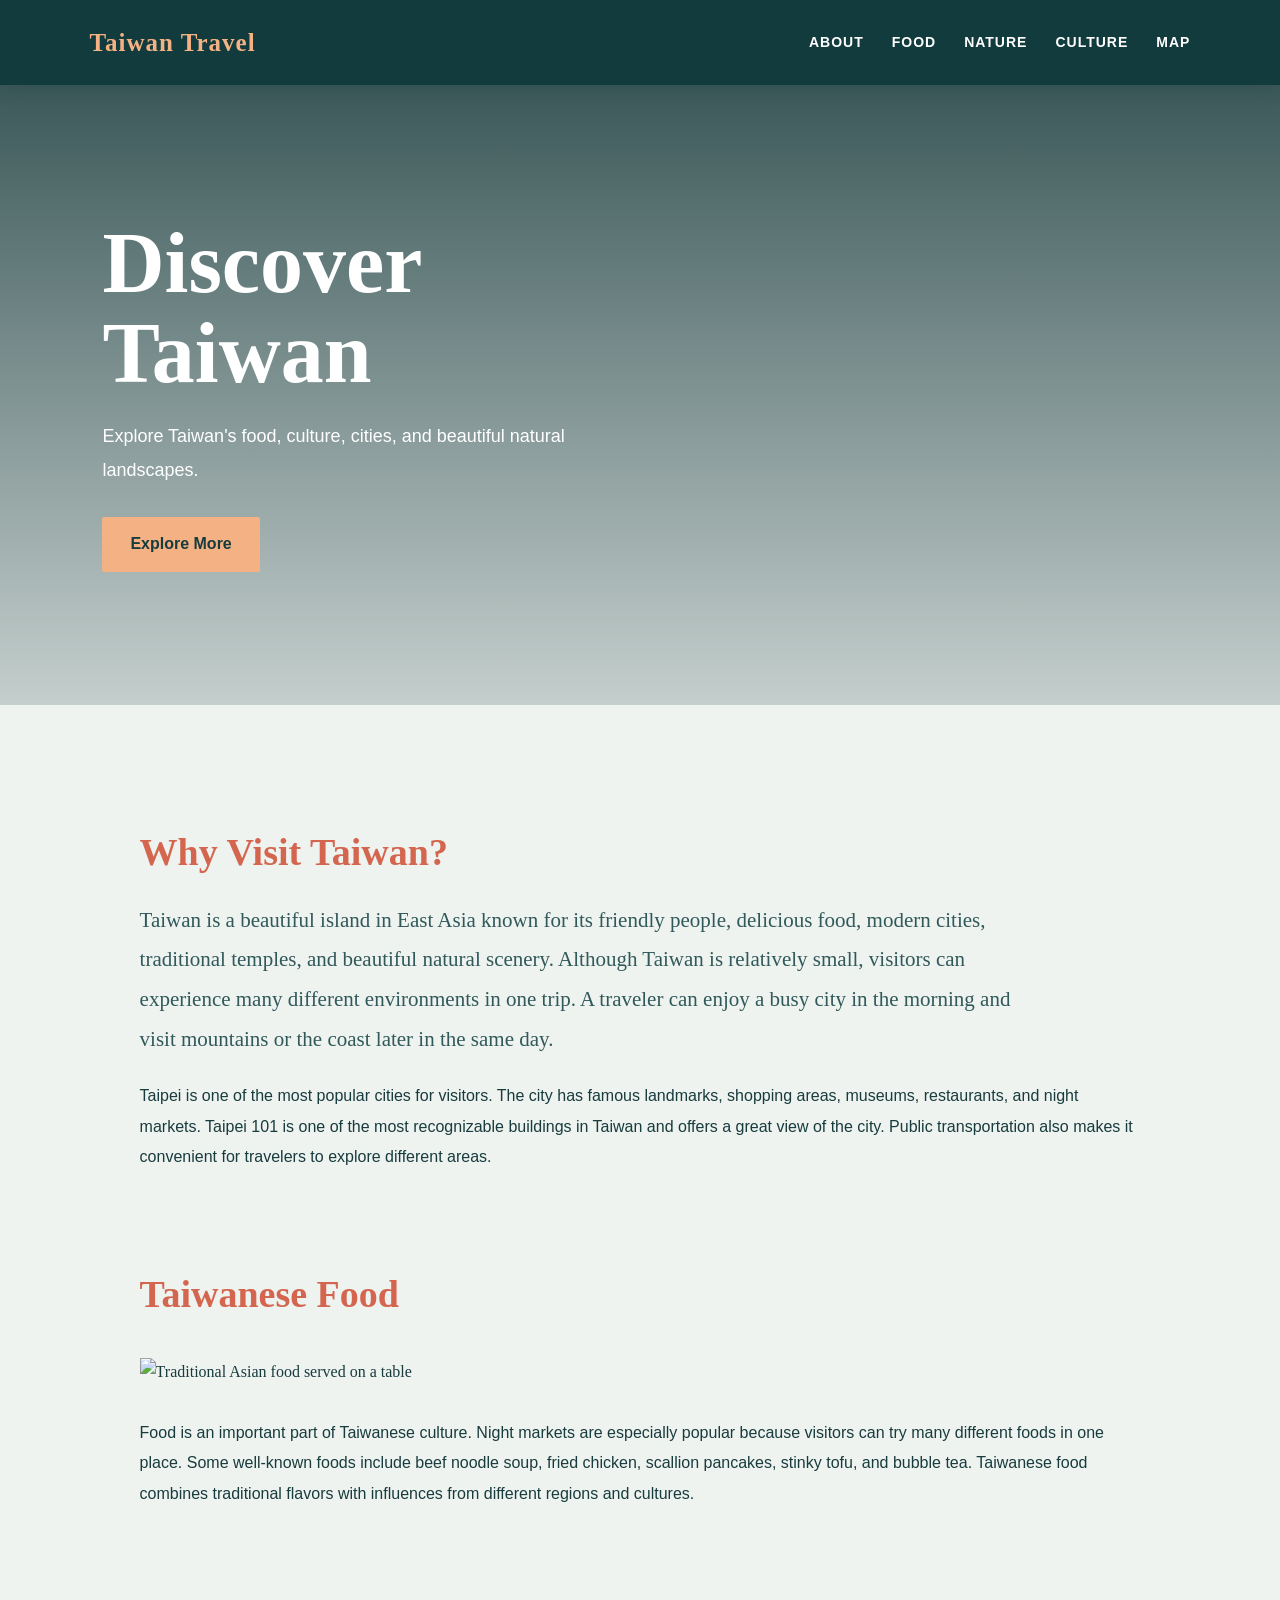
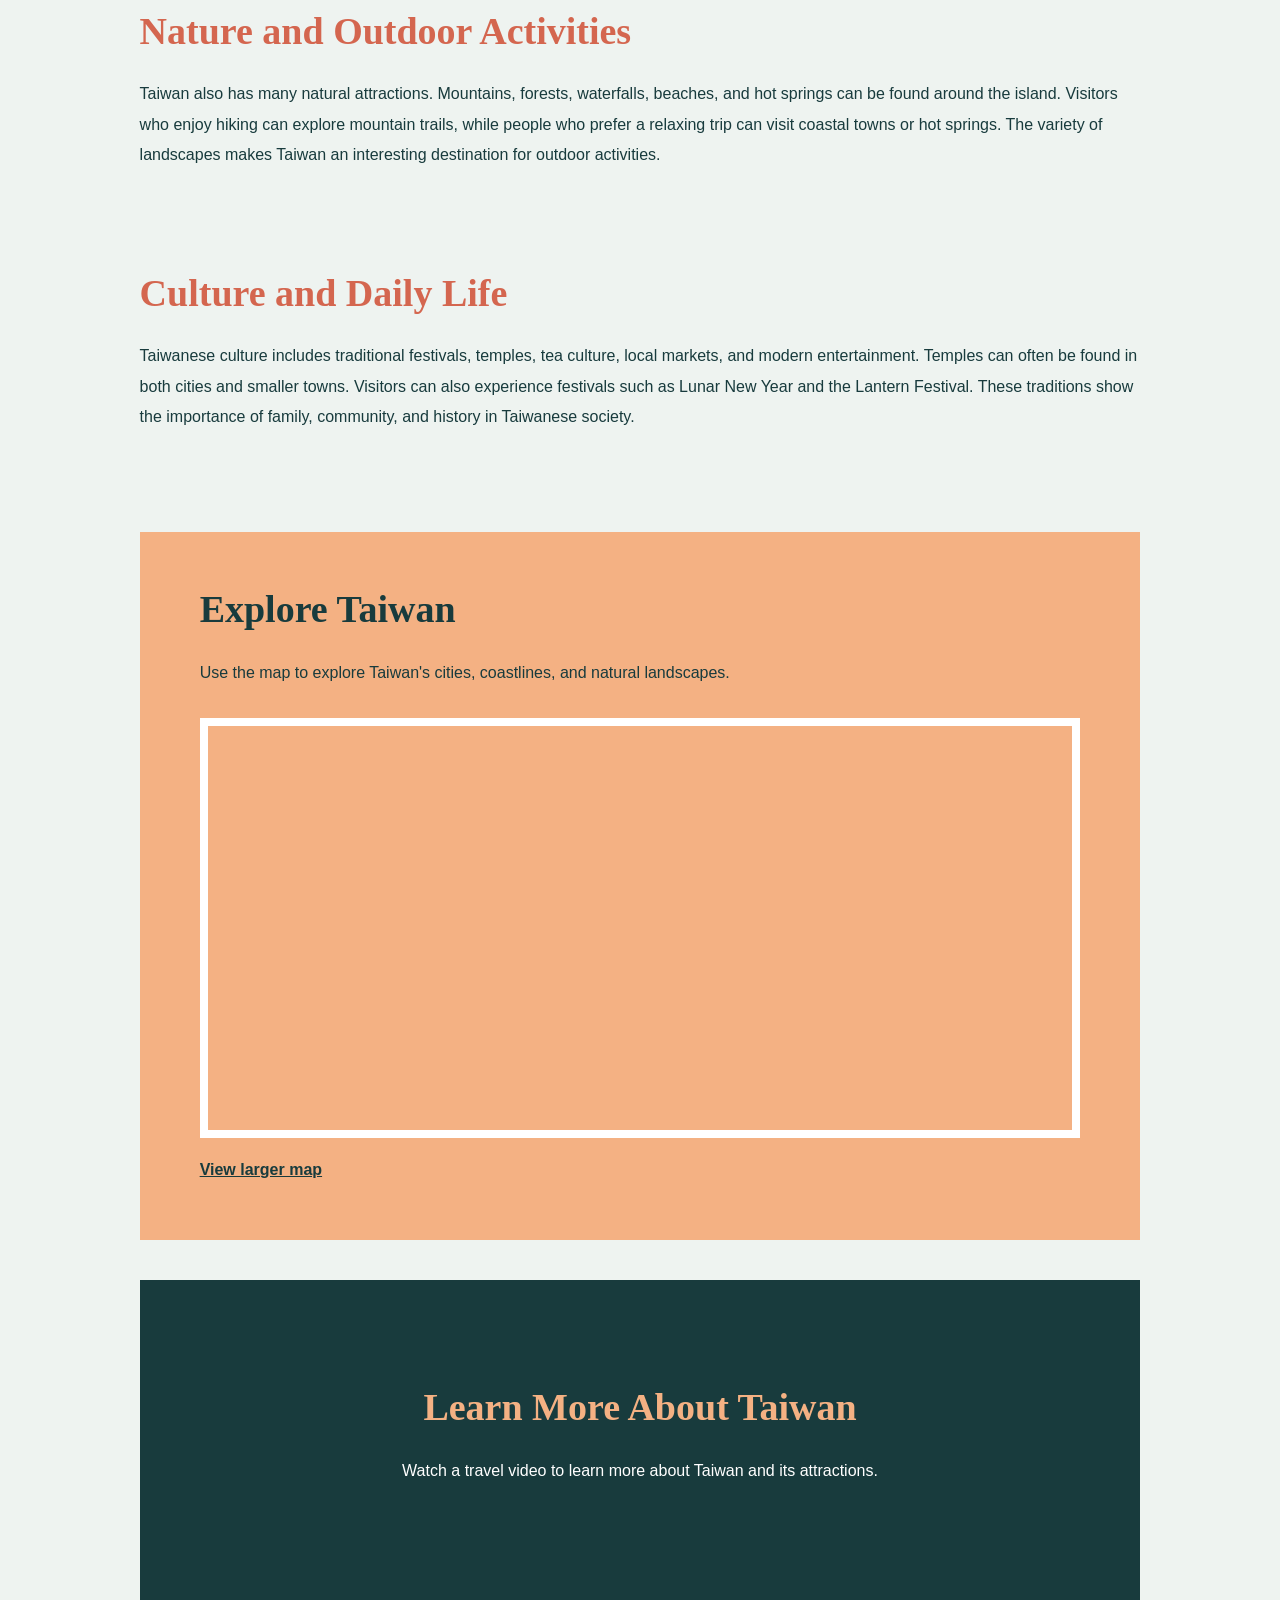
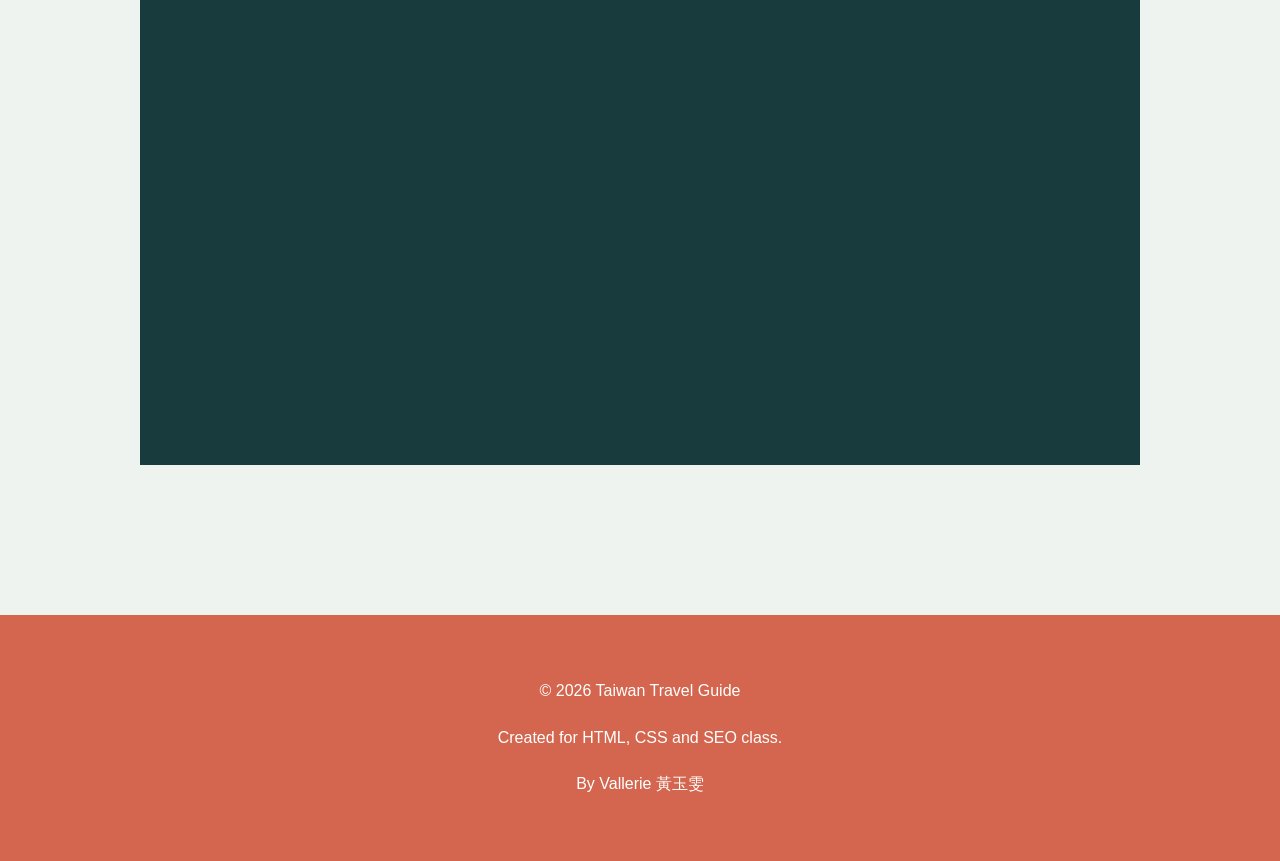
==== SEO_Homework/webPage1/index.html @ ee83ea83 "first commit" ====
<!DOCTYPE html>
<html lang="en">

<head>
    <meta charset="UTF-8">

    <meta name="viewport" content="width=device-width, initial-scale=1.0">

    <title>Taiwan Travel Guide | Food, Culture and Nature</title>

    <meta name="description"
        content="Discover Taiwan through its delicious food, night markets, beautiful nature, and unique culture. A simple travel guide for visitors.">

    <meta name="keywords"
        content="Taiwan travel, Taiwan food, Taiwan culture, Taiwan tourism, Taiwan night markets">

    <meta name="author" content="Vallerie">

    <link rel="stylesheet" href="style.css">
</head>

<body>

    <!-- Navigation -->
    <nav class="navbar">
        <div class="logo">Taiwan Travel</div>

        <ul class="nav-links">
            <li><a href="#about">About</a></li>
            <li><a href="#food">Food</a></li>
            <li><a href="#nature">Nature</a></li>
            <li><a href="#culture">Culture</a></li>
            <li><a href="#map">Map</a></li>
        </ul>
    </nav>

    <header>
        <section class="hero">
            <div class="hero-content">
                <h1>Discover Taiwan</h1>

                <p>
                    Explore Taiwan's food, culture, cities, and beautiful
                    natural landscapes.
                </p>

                <a href="#about" class="button">Explore More</a>
            </div>
        </section>
    </header>


    <!-- Main Content -->
    <main>

        <article id="about">

            <h2>Why Visit Taiwan?</h2>

            <p>
                Taiwan is a beautiful island in East Asia known for its
                friendly people, delicious food, modern cities, traditional
                temples, and beautiful natural scenery. Although Taiwan is
                relatively small, visitors can experience many different
                environments in one trip. A traveler can enjoy a busy city
                in the morning and visit mountains or the coast later in
                the same day.
            </p>

            <p>
                Taipei is one of the most popular cities for visitors.
                The city has famous landmarks, shopping areas, museums,
                restaurants, and night markets. Taipei 101 is one of the
                most recognizable buildings in Taiwan and offers a great
                view of the city. Public transportation also makes it
                convenient for travelers to explore different areas.
            </p>


            <section id="food">

                <h2>Taiwanese Food</h2>

                <img
                    src="https://images.unsplash.com/photo-1563245372-f21724e3856d?auto=format&fit=crop&w=1200&q=80"
                    alt="Traditional Asian food served on a table"
                    class="content-image">

                <p>
                    Food is an important part of Taiwanese culture. Night
                    markets are especially popular because visitors can
                    try many different foods in one place. Some well-known
                    foods include beef noodle soup, fried chicken, scallion
                    pancakes, stinky tofu, and bubble tea. Taiwanese food
                    combines traditional flavors with influences from
                    different regions and cultures.
                </p>

            </section>


            <section id="nature">

                <h2>Nature and Outdoor Activities</h2>

                <p>
                    Taiwan also has many natural attractions. Mountains,
                    forests, waterfalls, beaches, and hot springs can be
                    found around the island. Visitors who enjoy hiking can
                    explore mountain trails, while people who prefer a
                    relaxing trip can visit coastal towns or hot springs.
                    The variety of landscapes makes Taiwan an interesting
                    destination for outdoor activities.
                </p>

            </section>


            <section id="culture">

                <h2>Culture and Daily Life</h2>

                <p>
                    Taiwanese culture includes traditional festivals,
                    temples, tea culture, local markets, and modern
                    entertainment. Temples can often be found in both
                    cities and smaller towns. Visitors can also experience
                    festivals such as Lunar New Year and the Lantern
                    Festival. These traditions show the importance of
                    family, community, and history in Taiwanese society.
                </p>

            </section>

        </article>


        <!-- Map Section -->
        <section id="map" class="map-section">

            <h2>Explore Taiwan</h2>

            <p>
                Use the map to explore Taiwan's cities, coastlines, and
                natural landscapes.
            </p>

            <div class="map-container">
                <iframe
                    src="https://www.openstreetmap.org/export/embed.html?bbox=119.2%2C21.8%2C122.1%2C25.5&amp;layer=mapnik&amp;marker=25.033%2C121.565"
                    title="Map of Taiwan"
                    loading="lazy">
                </iframe>
            </div>

            <a
                class="map-link"
                href="https://www.openstreetmap.org/?mlat=25.033&amp;mlon=121.565#map=7/23.7/120.9"
                target="_blank"
                rel="noopener">
                View larger map
            </a>

        </section>


        <!-- Video Section -->
        <section class="video-section">

            <h2>Learn More About Taiwan</h2>

            <p>
                Watch a travel video to learn more about Taiwan and its
                attractions.
            </p>

            <div class="video-container">
                <iframe
                    src="https://www.youtube.com/embed/Scxs7L0vhZ4"
                    title="Taiwan travel video"
                    allowfullscreen>
                </iframe>
            </div>

        </section>

    </main>


    <!-- Footer -->
    <footer>

        <p>
            &copy; 2026 Taiwan Travel Guide
        </p>

        <p>
            Created for HTML, CSS and SEO class.
        </p>

        <p>
            By Vallerie 黃玉雯
        </p>

    </footer>

</body>

</html>
---- SEO_Homework/webPage1/style.css ----
/* General Settings */

* {
    box-sizing: border-box;
}

html {
    scroll-behavior: smooth;
}

body {
    margin: 0;
    font-family: Georgia, "Times New Roman", serif;
    background-color: #eef3f0;
    color: #183b3d;
    line-height: 1.8;
}


/*Navigation*/

.navbar {
    display: flex;
    justify-content: space-between;
    align-items: center;

    padding: 20px 7%;

    background-color: #123b3d;
    color: #ffffff;

    box-shadow: 0 4px 16px rgba(18, 59, 61, 0.2);

    position: sticky;
    top: 0;

    z-index: 1000;
}

.logo {
    font-size: 25px;
    font-weight: bold;
    letter-spacing: 1px;
    color: #f4b183;
}

.nav-links {
    display: flex;
    gap: 28px;

    list-style: none;

    margin: 0;
    padding: 0;
}

.nav-links a {
    text-decoration: none;
    color: #ffffff;
    font-weight: bold;
    font-family: Arial, Helvetica, sans-serif;
    font-size: 14px;
    text-transform: uppercase;
    letter-spacing: 1px;
}

.nav-links a:hover {
    color: #f4b183;
}


/* Hero Section */

.hero {
    min-height: 620px;

    display: flex;
    align-items: center;
    justify-content: flex-start;

    text-align: left;

    background-image:
        linear-gradient(
            rgba(10, 45, 47, 0.78),
            rgba(10, 45, 47, 0.18)
        ),
        url("https://images.unsplash.com/photo-1470004914212-05527e49370b?auto=format&fit=crop&w=1600&q=80");

    background-size: cover;
    background-position: center;

    color: white;
}

.hero-content {
    max-width: 760px;
    padding: 80px 8%;
}

.hero h1 {
    font-size: clamp(48px, 7vw, 86px);
    line-height: 1.05;
    margin: 0 0 20px;
}

.hero p {
    font-family: Arial, Helvetica, sans-serif;
    font-size: 18px;
    max-width: 560px;
    margin-bottom: 30px;
}

.button {
    display: inline-block;

    padding: 13px 28px;

    background-color: #f4b183;
    color: #183b3d;

    text-decoration: none;

    border-radius: 2px;

    font-weight: bold;
    font-family: Arial, Helvetica, sans-serif;
    transition: 0.2s ease;
}

.button:hover {
    background-color: #ffffff;
    transform: translateY(-2px);
}


/* Main Content */

main {
    max-width: 1180px;

    margin: 0 auto;

    padding: 90px 7%;
}

article {
    background-color: transparent;
    padding: 0;
}

h2 {
    color: #d4664f;
    font-size: 38px;
    line-height: 1.2;
    margin: 35px 0 25px;
    padding: 0;
    border: 0;
}

p {
    font-family: Arial, Helvetica, sans-serif;
    font-size: 16px;
    line-height: 1.9;
}

#about > p:first-of-type {
    max-width: 900px;
    font-family: Georgia, "Times New Roman", serif;
    font-size: 21px;
    color: #31595a;
}


/* Images */

.content-image {
    width: 100%;

    height: 440px;

    object-fit: cover;

    border-radius: 0;

    margin: 15px 0;
}

#food,
#nature,
#culture {
    margin-top: 100px;
}


/* Map */

.map-section {
    margin-top: 100px;
    padding: 55px 6%;
    background-color: #f4b183;
    color: #183b3d;
}

.map-section h2 {
    color: #183b3d;
    margin-top: 0;
}

.map-container {
    position: relative;
    width: 100%;
    height: 420px;
    margin-top: 30px;
    overflow: hidden;
    border: 8px solid #ffffff;
}

.map-container iframe {
    width: 100%;
    height: 100%;
    border: 0;
}

.map-link {
    display: inline-block;
    margin-top: 18px;
    color: #183b3d;
    font-family: Arial, Helvetica, sans-serif;
    font-weight: bold;
}


/* Video */

.video-section {
    margin-top: 40px;
    background-color: #183b3d;
    padding: 70px 7%;

    text-align: center;
    color: #ffffff;
}

.video-section h2 {
    color: #f4b183;
}

.video-container {
    position: relative;

    width: 100%;

    padding-bottom: 56.25%;

    height: 0;

    overflow: hidden;

    margin-top: 25px;
}

.video-container iframe {
    position: absolute;

    top: 0;
    left: 0;

    width: 100%;
    height: 100%;

    border: 0;
}


/* Footer */

footer {
    text-align: center;

    padding: 45px 20px;

    background-color: #d4664f;

    color: white;

    margin-top: 60px;
}


/* Responsive Design */

@media (max-width: 700px) {

    .navbar {
        flex-direction: column;

        gap: 18px;

        padding: 18px 5%;
    }

    .nav-links {
        gap: 15px;

        flex-wrap: wrap;

        justify-content: center;
    }

    .hero {
        min-height: 550px;
    }

    .hero-content {
        padding: 55px 7%;
    }

    .hero h1 {
        font-size: 48px;
    }

    .hero p {
        font-size: 16px;
    }

    main {
        padding: 60px 7%;
    }

    h2 {
        font-size: 31px;
    }

    #about > p:first-of-type {
        font-size: 18px;
    }

    .content-image {
        height: 300px;
    }

    .map-section {
        padding: 35px 25px;
    }

    .map-container {
        height: 320px;
    }

    .video-section {
        padding: 50px 7%;
    }

    article,
    .video-section {
        padding: 25px;
    }

}
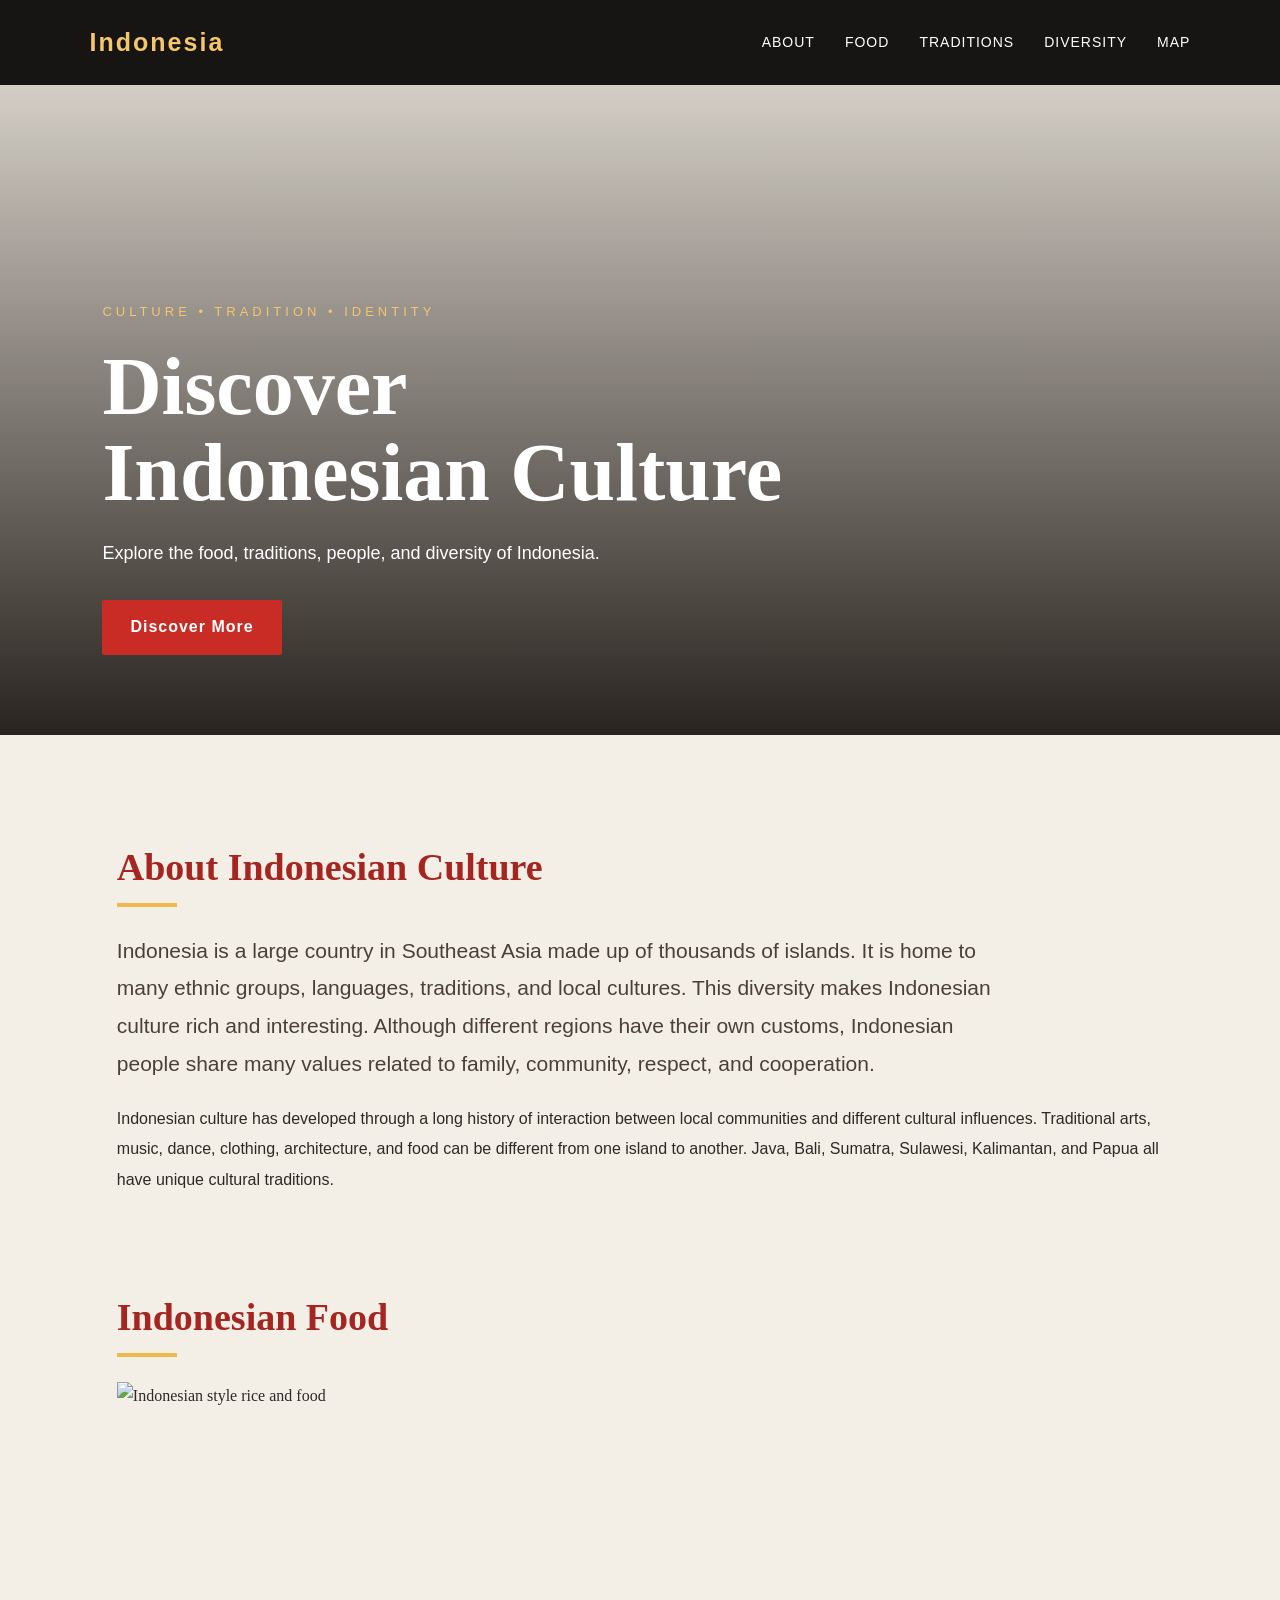
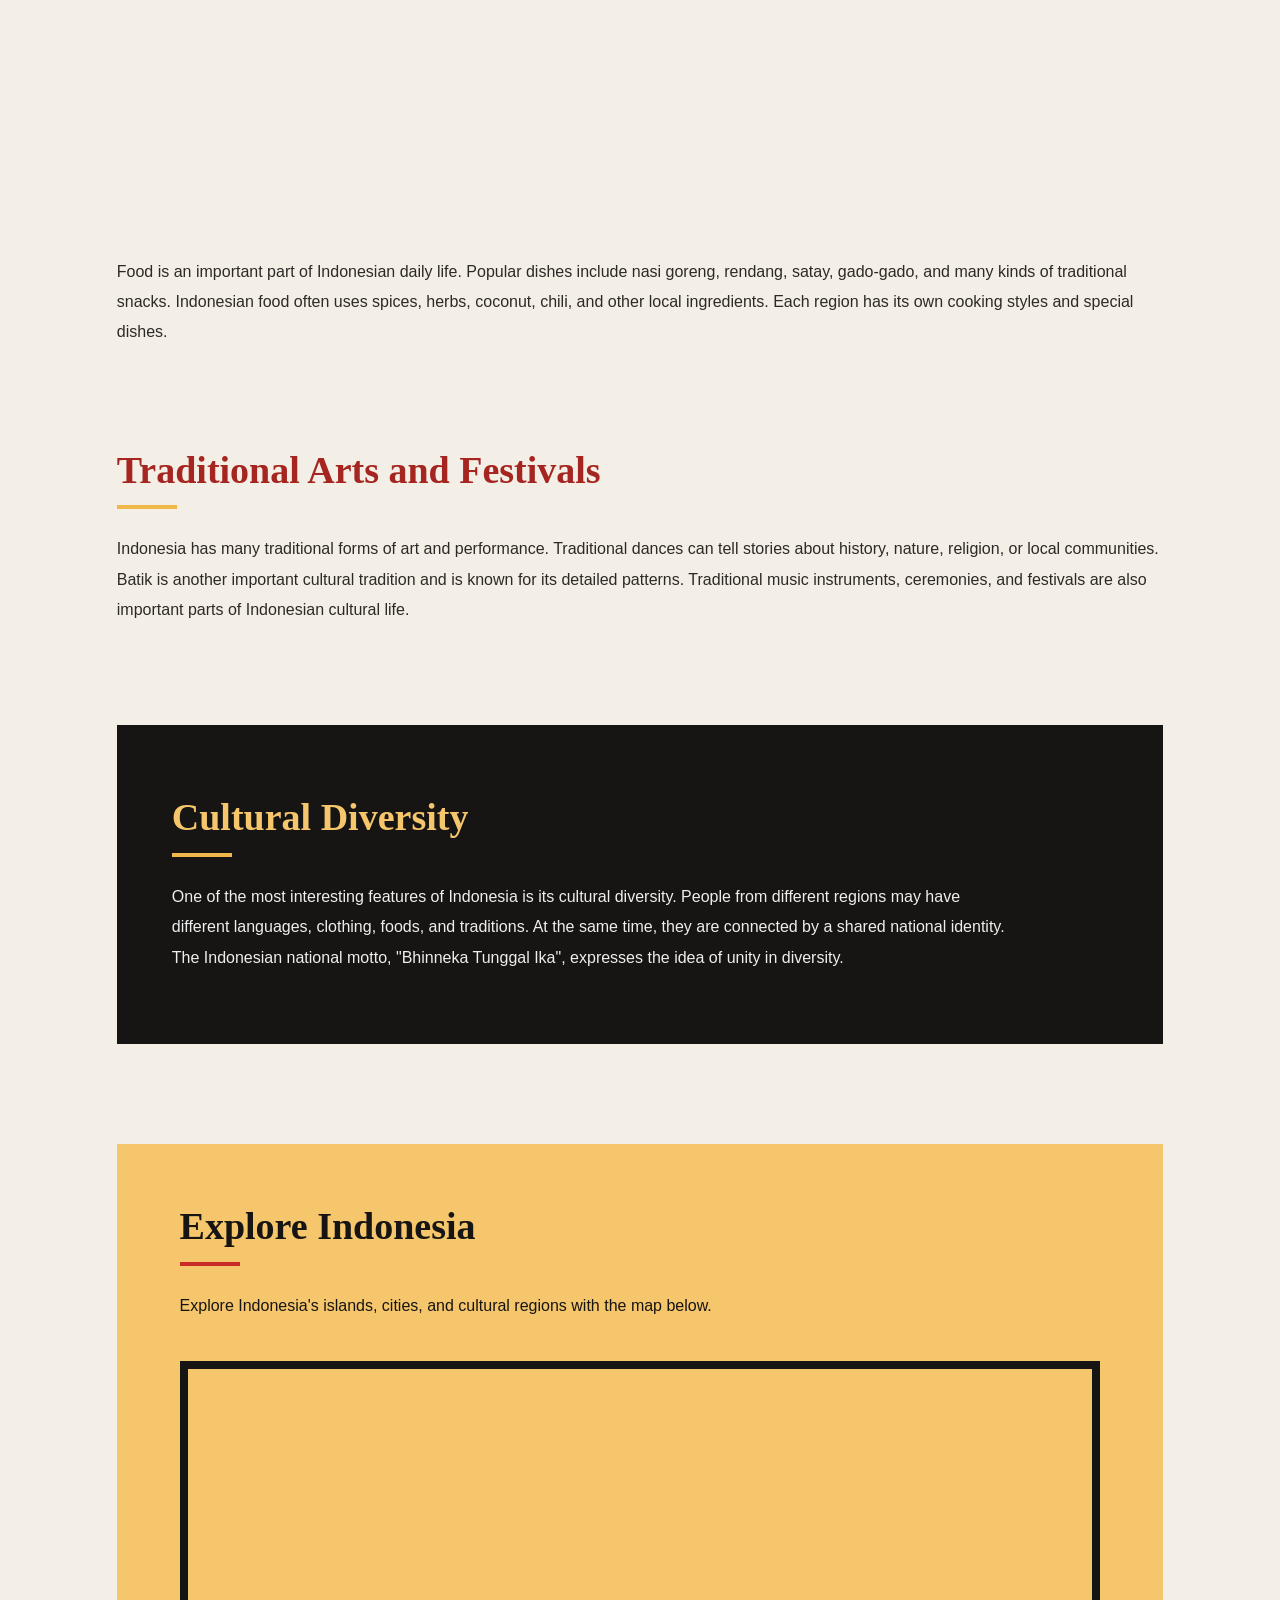
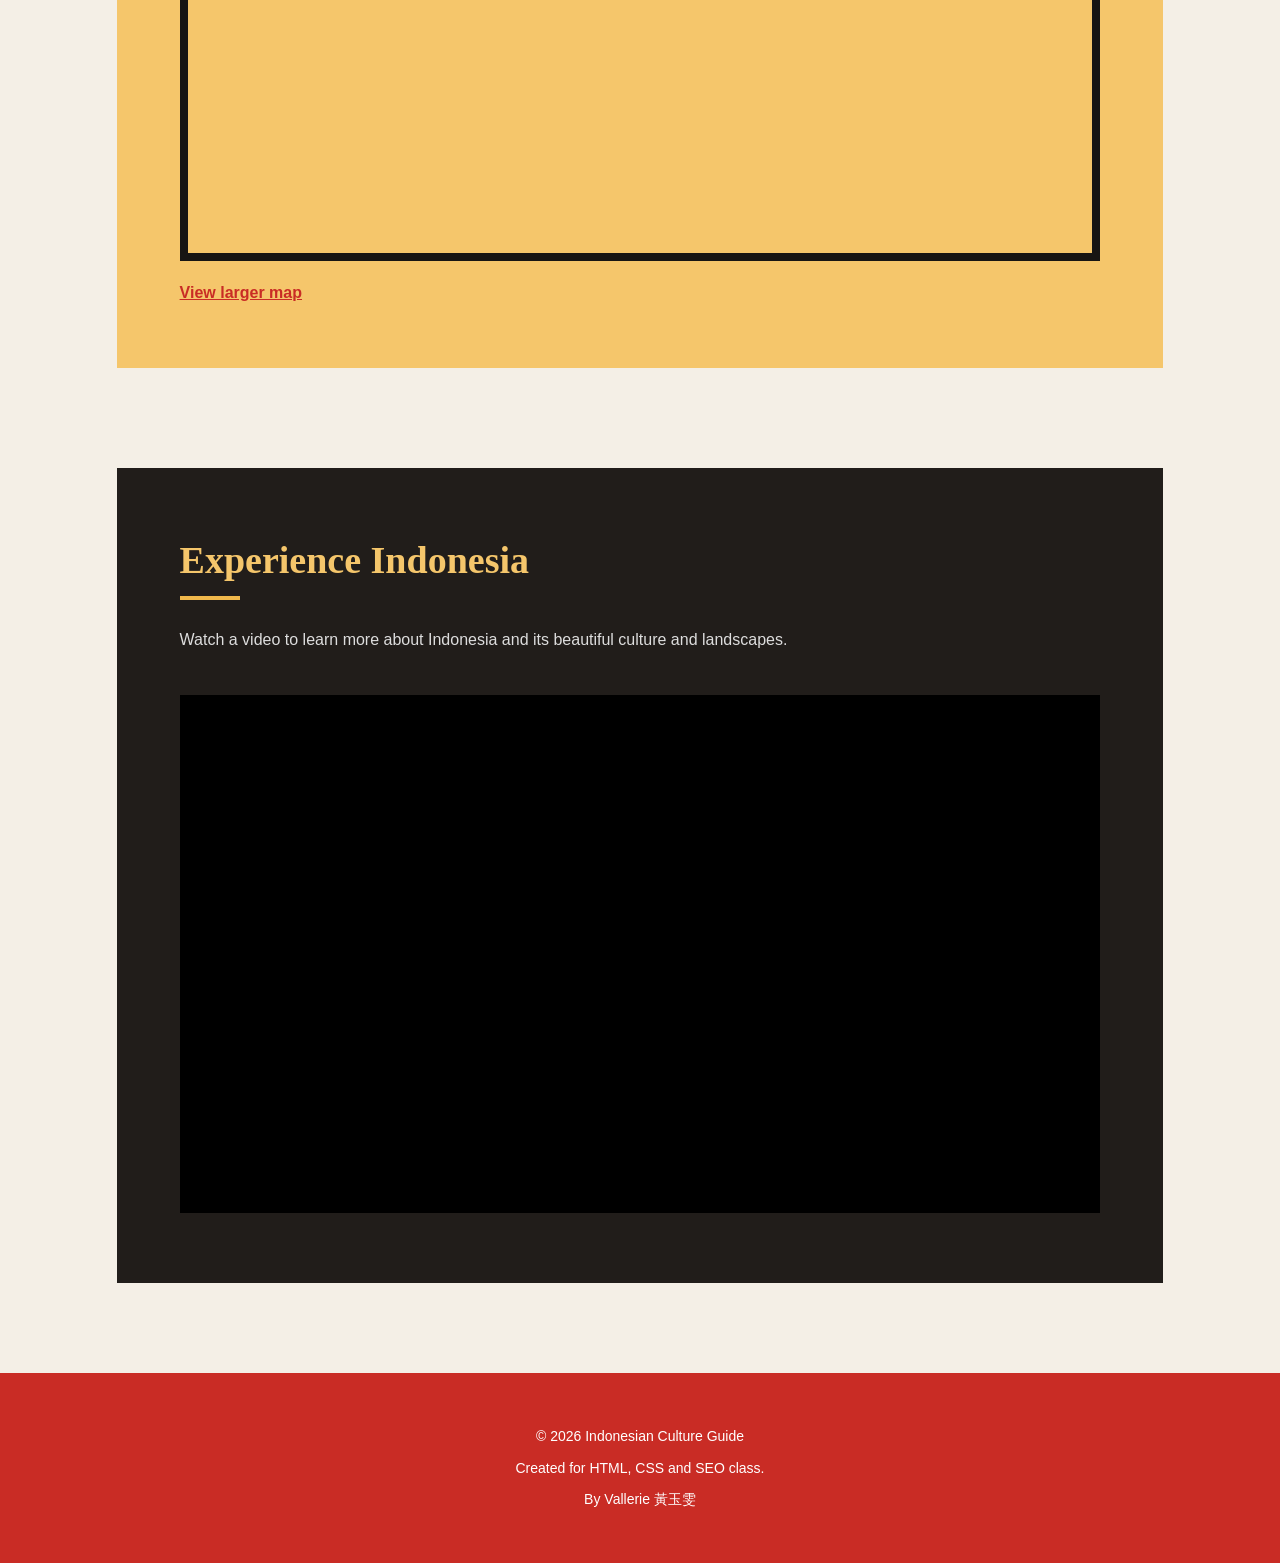
==== commit 43bb6f04: "Add files via upload" ====
--- a/SEO_Homework/webPage1/index.html
+++ b/SEO_Homework/webPage1/index.html
@@ -1,210 +1,227 @@
-<!DOCTYPE html>
-<html lang="en">
-
-<head>
-    <meta charset="UTF-8">
-
-    <meta name="viewport" content="width=device-width, initial-scale=1.0">
-
-    <title>Taiwan Travel Guide | Food, Culture and Nature</title>
-
-    <meta name="description"
-        content="Discover Taiwan through its delicious food, night markets, beautiful nature, and unique culture. A simple travel guide for visitors.">
-
-    <meta name="keywords"
-        content="Taiwan travel, Taiwan food, Taiwan culture, Taiwan tourism, Taiwan night markets">
-
-    <meta name="author" content="Vallerie">
-
-    <link rel="stylesheet" href="style.css">
-</head>
-
-<body>
-
-    <!-- Navigation -->
-    <nav class="navbar">
-        <div class="logo">Taiwan Travel</div>
-
-        <ul class="nav-links">
-            <li><a href="#about">About</a></li>
-            <li><a href="#food">Food</a></li>
-            <li><a href="#nature">Nature</a></li>
-            <li><a href="#culture">Culture</a></li>
-            <li><a href="#map">Map</a></li>
-        </ul>
-    </nav>
-
-    <header>
-        <section class="hero">
-            <div class="hero-content">
-                <h1>Discover Taiwan</h1>
-
-                <p>
-                    Explore Taiwan's food, culture, cities, and beautiful
-                    natural landscapes.
-                </p>
-
-                <a href="#about" class="button">Explore More</a>
-            </div>
-        </section>
-    </header>
-
-
-    <!-- Main Content -->
-    <main>
-
-        <article id="about">
-
-            <h2>Why Visit Taiwan?</h2>
-
-            <p>
-                Taiwan is a beautiful island in East Asia known for its
-                friendly people, delicious food, modern cities, traditional
-                temples, and beautiful natural scenery. Although Taiwan is
-                relatively small, visitors can experience many different
-                environments in one trip. A traveler can enjoy a busy city
-                in the morning and visit mountains or the coast later in
-                the same day.
-            </p>
-
-            <p>
-                Taipei is one of the most popular cities for visitors.
-                The city has famous landmarks, shopping areas, museums,
-                restaurants, and night markets. Taipei 101 is one of the
-                most recognizable buildings in Taiwan and offers a great
-                view of the city. Public transportation also makes it
-                convenient for travelers to explore different areas.
-            </p>
-
-
-            <section id="food">
-
-                <h2>Taiwanese Food</h2>
-
-                <img
-                    src="https://images.unsplash.com/photo-1563245372-f21724e3856d?auto=format&fit=crop&w=1200&q=80"
-                    alt="Traditional Asian food served on a table"
-                    class="content-image">
-
-                <p>
-                    Food is an important part of Taiwanese culture. Night
-                    markets are especially popular because visitors can
-                    try many different foods in one place. Some well-known
-                    foods include beef noodle soup, fried chicken, scallion
-                    pancakes, stinky tofu, and bubble tea. Taiwanese food
-                    combines traditional flavors with influences from
-                    different regions and cultures.
-                </p>
-
-            </section>
-
-
-            <section id="nature">
-
-                <h2>Nature and Outdoor Activities</h2>
-
-                <p>
-                    Taiwan also has many natural attractions. Mountains,
-                    forests, waterfalls, beaches, and hot springs can be
-                    found around the island. Visitors who enjoy hiking can
-                    explore mountain trails, while people who prefer a
-                    relaxing trip can visit coastal towns or hot springs.
-                    The variety of landscapes makes Taiwan an interesting
-                    destination for outdoor activities.
-                </p>
-
-            </section>
-
-
-            <section id="culture">
-
-                <h2>Culture and Daily Life</h2>
-
-                <p>
-                    Taiwanese culture includes traditional festivals,
-                    temples, tea culture, local markets, and modern
-                    entertainment. Temples can often be found in both
-                    cities and smaller towns. Visitors can also experience
-                    festivals such as Lunar New Year and the Lantern
-                    Festival. These traditions show the importance of
-                    family, community, and history in Taiwanese society.
-                </p>
-
-            </section>
-
-        </article>
-
-
-        <!-- Map Section -->
-        <section id="map" class="map-section">
-
-            <h2>Explore Taiwan</h2>
-
-            <p>
-                Use the map to explore Taiwan's cities, coastlines, and
-                natural landscapes.
-            </p>
-
-            <div class="map-container">
-                <iframe
-                    src="https://www.openstreetmap.org/export/embed.html?bbox=119.2%2C21.8%2C122.1%2C25.5&amp;layer=mapnik&amp;marker=25.033%2C121.565"
-                    title="Map of Taiwan"
-                    loading="lazy">
-                </iframe>
-            </div>
-
-            <a
-                class="map-link"
-                href="https://www.openstreetmap.org/?mlat=25.033&amp;mlon=121.565#map=7/23.7/120.9"
-                target="_blank"
-                rel="noopener">
-                View larger map
-            </a>
-
-        </section>
-
-
-        <!-- Video Section -->
-        <section class="video-section">
-
-            <h2>Learn More About Taiwan</h2>
-
-            <p>
-                Watch a travel video to learn more about Taiwan and its
-                attractions.
-            </p>
-
-            <div class="video-container">
-                <iframe
-                    src="https://www.youtube.com/embed/Scxs7L0vhZ4"
-                    title="Taiwan travel video"
-                    allowfullscreen>
-                </iframe>
-            </div>
-
-        </section>
-
-    </main>
-
-
-    <!-- Footer -->
-    <footer>
-
-        <p>
-            &copy; 2026 Taiwan Travel Guide
-        </p>
-
-        <p>
-            Created for HTML, CSS and SEO class.
-        </p>
-
-        <p>
-            By Vallerie 黃玉雯
-        </p>
-
-    </footer>
-
-</body>
-
-</html>
-
+<!DOCTYPE html>
+<html lang="en">
+
+<head>
+    <meta charset="UTF-8">
+
+    <meta name="viewport" content="width=device-width, initial-scale=1.0">
+
+    <title>Indonesian Culture | Food, Traditions and Diversity</title>
+
+    <meta name="description"
+        content="Learn about Indonesian culture, traditional food, festivals, clothing, and the cultural diversity of Indonesia.">
+
+    <meta name="keywords"
+        content="Indonesian culture, Indonesia, Indonesian food, Indonesian traditions, Indonesia tourism">
+
+    <meta name="author" content="Vallerie">
+
+    <link rel="stylesheet" href="style.css">
+</head>
+
+<body>
+
+    <!-- Navigation -->
+    <nav class="navbar">
+
+        <div class="logo">
+            Indonesia
+        </div>
+
+        <ul class="nav-links">
+            <li><a href="#about">About</a></li>
+            <li><a href="#food">Food</a></li>
+            <li><a href="#traditions">Traditions</a></li>
+            <li><a href="#diversity">Diversity</a></li>
+            <li><a href="#map">Map</a></li>
+        </ul>
+
+    </nav>
+
+    <header>
+
+        <section class="hero">
+
+            <div class="hero-content">
+
+                <h1>Discover Indonesian Culture</h1>
+
+                <p>
+                    Explore the food, traditions, people, and diversity
+                    of Indonesia.
+                </p>
+
+                <a href="#about" class="button">
+                    Discover More
+                </a>
+
+            </div>
+
+        </section>
+
+    </header>
+
+
+    <!-- Main Content -->
+
+    <main>
+
+        <article id="about">
+
+            <h2>About Indonesian Culture</h2>
+
+            <p>
+                Indonesia is a large country in Southeast Asia made up of
+                thousands of islands. It is home to many ethnic groups,
+                languages, traditions, and local cultures. This diversity
+                makes Indonesian culture rich and interesting. Although
+                different regions have their own customs, Indonesian
+                people share many values related to family, community,
+                respect, and cooperation.
+            </p>
+
+            <p>
+                Indonesian culture has developed through a long history
+                of interaction between local communities and different
+                cultural influences. Traditional arts, music, dance,
+                clothing, architecture, and food can be different from
+                one island to another. Java, Bali, Sumatra, Sulawesi,
+                Kalimantan, and Papua all have unique cultural traditions.
+            </p>
+
+
+            <section id="food">
+
+                <h2>Indonesian Food</h2>
+
+                <img
+                    src="https://images.unsplash.com/photo-1603133872878-684f208fb84b?auto=format&fit=crop&w=1200&q=80"
+                    alt="Indonesian style rice and food"
+                    class="content-image">
+
+                <p>
+                    Food is an important part of Indonesian daily life.
+                    Popular dishes include nasi goreng, rendang, satay,
+                    gado-gado, and many kinds of traditional snacks.
+                    Indonesian food often uses spices, herbs, coconut,
+                    chili, and other local ingredients. Each region has
+                    its own cooking styles and special dishes.
+                </p>
+
+            </section>
+
+
+            <section id="traditions">
+
+                <h2>Traditional Arts and Festivals</h2>
+
+                <p>
+                    Indonesia has many traditional forms of art and
+                    performance. Traditional dances can tell stories
+                    about history, nature, religion, or local communities.
+                    Batik is another important cultural tradition and is
+                    known for its detailed patterns. Traditional music
+                    instruments, ceremonies, and festivals are also
+                    important parts of Indonesian cultural life.
+                </p>
+
+            </section>
+
+
+            <section id="diversity">
+
+                <h2>Cultural Diversity</h2>
+
+                <p>
+                    One of the most interesting features of Indonesia is
+                    its cultural diversity. People from different regions
+                    may have different languages, clothing, foods, and
+                    traditions. At the same time, they are connected by
+                    a shared national identity. The Indonesian national
+                    motto, "Bhinneka Tunggal Ika", expresses the idea of
+                    unity in diversity.
+                </p>
+
+            </section>
+
+        </article>
+
+
+        <!-- Map Section -->
+
+        <section id="map" class="map-section">
+
+            <h2>Explore Indonesia</h2>
+
+            <p>
+                Explore Indonesia's islands, cities, and cultural regions
+                with the map below.
+            </p>
+
+            <div class="map-container">
+                <iframe
+                    src="https://www.openstreetmap.org/export/embed.html?bbox=95.0%2C-11.5%2C141.5%2C6.5&amp;layer=mapnik&amp;marker=-6.2088%2C106.8456"
+                    title="Map of Indonesia"
+                    loading="lazy">
+                </iframe>
+            </div>
+
+            <a
+                class="map-link"
+                href="https://www.openstreetmap.org/?mlat=-6.2088&amp;mlon=106.8456#map=5/-2.5/118.0"
+                target="_blank"
+                rel="noopener">
+                View larger map
+            </a>
+
+        </section>
+
+
+        <!-- Video Section -->
+
+        <section class="video-section">
+
+            <h2>Experience Indonesia</h2>
+
+            <p>
+                Watch a video to learn more about Indonesia and its
+                beautiful culture and landscapes.
+            </p>
+
+            <div class="video-container">
+
+                <iframe
+                    src="https://www.youtube.com/embed/L237jMtCW9Y"
+                    title="Indonesia travel and culture video"
+                    allowfullscreen>
+                </iframe>
+
+            </div>
+
+        </section>
+
+    </main>
+
+
+    <!-- Footer -->
+
+    <footer>
+
+        <p>
+            &copy; 2026 Indonesian Culture Guide
+        </p>
+
+        <p>
+            Created for HTML, CSS and SEO class.
+        </p>
+
+        <p>
+            By Vallerie 黃玉雯
+        </p>
+
+    </footer>
+
+</body>
+
+</html>
+
--- a/SEO_Homework/webPage1/style.css
+++ b/SEO_Homework/webPage1/style.css
@@ -1,360 +1,582 @@
-/* General Settings */
-
-* {
-    box-sizing: border-box;
-}
-
-html {
-    scroll-behavior: smooth;
-}
-
-body {
-    margin: 0;
-    font-family: Georgia, "Times New Roman", serif;
-    background-color: #eef3f0;
-    color: #183b3d;
-    line-height: 1.8;
-}
-
-
-/*Navigation*/
-
-.navbar {
-    display: flex;
-    justify-content: space-between;
-    align-items: center;
-
-    padding: 20px 7%;
-
-    background-color: #123b3d;
-    color: #ffffff;
-
-    box-shadow: 0 4px 16px rgba(18, 59, 61, 0.2);
-
-    position: sticky;
-    top: 0;
-
-    z-index: 1000;
-}
-
-.logo {
-    font-size: 25px;
-    font-weight: bold;
-    letter-spacing: 1px;
-    color: #f4b183;
-}
-
-.nav-links {
-    display: flex;
-    gap: 28px;
-
-    list-style: none;
-
-    margin: 0;
-    padding: 0;
-}
-
-.nav-links a {
-    text-decoration: none;
-    color: #ffffff;
-    font-weight: bold;
-    font-family: Arial, Helvetica, sans-serif;
-    font-size: 14px;
-    text-transform: uppercase;
-    letter-spacing: 1px;
-}
-
-.nav-links a:hover {
-    color: #f4b183;
-}
-
-
-/* Hero Section */
-
-.hero {
-    min-height: 620px;
-
-    display: flex;
-    align-items: center;
-    justify-content: flex-start;
-
-    text-align: left;
-
-    background-image:
-        linear-gradient(
-            rgba(10, 45, 47, 0.78),
-            rgba(10, 45, 47, 0.18)
-        ),
-        url("https://images.unsplash.com/photo-1470004914212-05527e49370b?auto=format&fit=crop&w=1600&q=80");
-
-    background-size: cover;
-    background-position: center;
-
-    color: white;
-}
-
-.hero-content {
-    max-width: 760px;
-    padding: 80px 8%;
-}
-
-.hero h1 {
-    font-size: clamp(48px, 7vw, 86px);
-    line-height: 1.05;
-    margin: 0 0 20px;
-}
-
-.hero p {
-    font-family: Arial, Helvetica, sans-serif;
-    font-size: 18px;
-    max-width: 560px;
-    margin-bottom: 30px;
-}
-
-.button {
-    display: inline-block;
-
-    padding: 13px 28px;
-
-    background-color: #f4b183;
-    color: #183b3d;
-
-    text-decoration: none;
-
-    border-radius: 2px;
-
-    font-weight: bold;
-    font-family: Arial, Helvetica, sans-serif;
-    transition: 0.2s ease;
-}
-
-.button:hover {
-    background-color: #ffffff;
-    transform: translateY(-2px);
-}
-
-
-/* Main Content */
-
-main {
-    max-width: 1180px;
-
-    margin: 0 auto;
-
-    padding: 90px 7%;
-}
-
-article {
-    background-color: transparent;
-    padding: 0;
-}
-
-h2 {
-    color: #d4664f;
-    font-size: 38px;
-    line-height: 1.2;
-    margin: 35px 0 25px;
-    padding: 0;
-    border: 0;
-}
-
-p {
-    font-family: Arial, Helvetica, sans-serif;
-    font-size: 16px;
-    line-height: 1.9;
-}
-
-#about > p:first-of-type {
-    max-width: 900px;
-    font-family: Georgia, "Times New Roman", serif;
-    font-size: 21px;
-    color: #31595a;
-}
-
-
-/* Images */
-
-.content-image {
-    width: 100%;
-
-    height: 440px;
-
-    object-fit: cover;
-
-    border-radius: 0;
-
-    margin: 15px 0;
-}
-
-#food,
-#nature,
-#culture {
-    margin-top: 100px;
-}
-
-
-/* Map */
-
-.map-section {
-    margin-top: 100px;
-    padding: 55px 6%;
-    background-color: #f4b183;
-    color: #183b3d;
-}
-
-.map-section h2 {
-    color: #183b3d;
-    margin-top: 0;
-}
-
-.map-container {
-    position: relative;
-    width: 100%;
-    height: 420px;
-    margin-top: 30px;
-    overflow: hidden;
-    border: 8px solid #ffffff;
-}
-
-.map-container iframe {
-    width: 100%;
-    height: 100%;
-    border: 0;
-}
-
-.map-link {
-    display: inline-block;
-    margin-top: 18px;
-    color: #183b3d;
-    font-family: Arial, Helvetica, sans-serif;
-    font-weight: bold;
-}
-
-
-/* Video */
-
-.video-section {
-    margin-top: 40px;
-    background-color: #183b3d;
-    padding: 70px 7%;
-
-    text-align: center;
-    color: #ffffff;
-}
-
-.video-section h2 {
-    color: #f4b183;
-}
-
-.video-container {
-    position: relative;
-
-    width: 100%;
-
-    padding-bottom: 56.25%;
-
-    height: 0;
-
-    overflow: hidden;
-
-    margin-top: 25px;
-}
-
-.video-container iframe {
-    position: absolute;
-
-    top: 0;
-    left: 0;
-
-    width: 100%;
-    height: 100%;
-
-    border: 0;
-}
-
-
-/* Footer */
-
-footer {
-    text-align: center;
-
-    padding: 45px 20px;
-
-    background-color: #d4664f;
-
-    color: white;
-
-    margin-top: 60px;
-}
-
-
-/* Responsive Design */
-
-@media (max-width: 700px) {
-
-    .navbar {
-        flex-direction: column;
-
-        gap: 18px;
-
-        padding: 18px 5%;
-    }
-
-    .nav-links {
-        gap: 15px;
-
-        flex-wrap: wrap;
-
-        justify-content: center;
-    }
-
-    .hero {
-        min-height: 550px;
-    }
-
-    .hero-content {
-        padding: 55px 7%;
-    }
-
-    .hero h1 {
-        font-size: 48px;
-    }
-
-    .hero p {
-        font-size: 16px;
-    }
-
-    main {
-        padding: 60px 7%;
-    }
-
-    h2 {
-        font-size: 31px;
-    }
-
-    #about > p:first-of-type {
-        font-size: 18px;
-    }
-
-    .content-image {
-        height: 300px;
-    }
-
-    .map-section {
-        padding: 35px 25px;
-    }
-
-    .map-container {
-        height: 320px;
-    }
-
-    .video-section {
-        padding: 50px 7%;
-    }
-
-    article,
-    .video-section {
-        padding: 25px;
-    }
-
-}
+
+/* INDONESIAN CULTURE WEBSITE*/
+* {
+    box-sizing: border-box;
+}
+
+html {
+    scroll-behavior: smooth;
+}
+
+body {
+    margin: 0;
+
+    font-family: Georgia, "Times New Roman", serif;
+
+    background-color: #f4efe6;
+
+    color: #2d2926;
+
+    line-height: 1.8;
+}
+
+
+/*NAVIGATION*/
+
+.navbar {
+    display: flex;
+
+    justify-content: space-between;
+
+    align-items: center;
+
+    padding: 20px 7%;
+
+    background-color: #171513;
+
+    color: white;
+
+    position: sticky;
+
+    top: 0;
+
+    z-index: 1000;
+}
+
+
+/*Logo*/
+
+.logo {
+    font-family: Arial, sans-serif;
+
+    font-size: 25px;
+
+    font-weight: bold;
+
+    letter-spacing: 2px;
+
+    color: #f5c66b;
+}
+
+
+/*Navigation links*/
+
+.nav-links {
+    display: flex;
+
+    gap: 30px;
+
+    list-style: none;
+
+    padding: 0;
+
+    margin: 0;
+}
+
+.nav-links a {
+    font-family: Arial, sans-serif;
+
+    color: white;
+
+    text-decoration: none;
+
+    font-size: 14px;
+
+    text-transform: uppercase;
+
+    letter-spacing: 1px;
+
+    transition: 0.3s;
+}
+
+.nav-links a:hover {
+    color: #f5c66b;
+}
+
+
+/*HERO*/
+
+.hero {
+    min-height: 650px;
+
+    display: flex;
+
+    align-items: flex-end;
+
+    position: relative;
+
+    background-image:
+        linear-gradient(
+            to top,
+            rgba(20, 14, 10, 0.9),
+            rgba(20, 14, 10, 0.15)
+        ),
+        url("https://images.unsplash.com/photo-1537996194471-e657df975ab4?auto=format&fit=crop&w=1800&q=85");
+
+    background-size: cover;
+
+    background-position: center;
+}
+
+
+/*Hero text*/
+
+.hero-content {
+    max-width: 900px;
+
+    padding: 80px 8%;
+
+    color: white;
+}
+
+.hero-content::before {
+    content: "CULTURE • TRADITION • IDENTITY";
+
+    display: block;
+
+    font-family: Arial, sans-serif;
+
+    font-size: 13px;
+
+    letter-spacing: 4px;
+
+    color: #f5c66b;
+
+    margin-bottom: 20px;
+}
+
+.hero h1 {
+    font-size: clamp(45px, 7vw, 82px);
+
+    line-height: 1.05;
+
+    margin: 0 0 20px;
+
+    max-width: 800px;
+}
+
+.hero p {
+    font-family: Arial, sans-serif;
+
+    font-size: 18px;
+
+    max-width: 550px;
+
+    margin-bottom: 30px;
+}
+
+
+/*Hero button*/
+
+.button {
+    display: inline-block;
+
+    padding: 13px 28px;
+
+    background-color: #c92c25;
+
+    color: white;
+
+    text-decoration: none;
+
+    font-family: Arial, sans-serif;
+
+    font-weight: bold;
+
+    letter-spacing: 1px;
+
+    border-radius: 2px;
+
+    transition: 0.3s;
+}
+
+.button:hover {
+    background-color: #a9211d;
+
+    transform: translateY(-2px);
+}
+
+
+/*MAIN CONTENT*/
+
+main {
+    max-width: 1200px;
+
+    margin: 0 auto;
+
+    padding: 90px 6%;
+}
+
+
+/*ARTICLE*/
+
+article {
+    background-color: transparent;
+
+    padding: 0;
+
+    box-shadow: none;
+}
+
+
+/*Section headings*/
+
+h2 {
+    position: relative;
+
+    color: #a52520;
+
+    font-size: 38px;
+
+    line-height: 1.2;
+
+    margin-top: 20px;
+
+    margin-bottom: 25px;
+
+    padding: 0;
+
+    border: none;
+}
+
+
+/*Small decorative line*/
+
+h2::after {
+    content: "";
+
+    display: block;
+
+    width: 60px;
+
+    height: 4px;
+
+    background-color: #f0b84b;
+
+    margin-top: 12px;
+}
+
+
+/*Paragraphs*/
+
+p {
+    font-family: Arial, Helvetica, sans-serif;
+
+    font-size: 16px;
+
+    line-height: 1.9;
+}
+
+
+/*First paragraph of article*/
+
+#about > p:first-of-type {
+    font-size: 21px;
+
+    line-height: 1.8;
+
+    max-width: 900px;
+
+    color: #4a4039;
+}
+
+
+/*FOOD IMAGE*/
+
+.content-image {
+    width: 100%;
+
+    height: 450px;
+
+    object-fit: cover;
+
+    margin: 20px 0 25px;
+
+    border-radius: 0;
+
+    display: block;
+
+    filter: saturate(0.9);
+}
+
+
+/*CULTURAL SECTIONS*/
+
+#food,
+#traditions,
+#diversity {
+    position: relative;
+
+    margin-top: 100px;
+}
+
+
+/*Add visual numbering*/
+#food::before,
+#traditions::before,
+#diversity::before {
+    font-family: Arial, sans-serif;
+
+    font-size: 13px;
+
+    font-weight: bold;
+
+    letter-spacing: 3px;
+
+    color: #c92c25;
+}
+
+
+/* SPECIAL CULTURE QUOTE*/
+
+#diversity {
+    background-color: #171513;
+
+    color: white;
+
+    padding: 55px;
+
+    margin-top: 100px;
+
+    position: relative;
+
+    overflow: hidden;
+}
+
+#diversity h2 {
+    color: #f5c66b;
+
+    margin-top: 15px;
+}
+
+#diversity p {
+    color: #eeeeee;
+
+    max-width: 850px;
+}
+
+
+/* VIDEO SECTION*/
+
+.video-section {
+    margin-top: 100px;
+
+    padding: 70px 6%;
+
+    background-color: #211d1a;
+
+    color: white;
+
+    position: relative;
+}
+
+
+/*Video heading*/
+
+.video-section h2 {
+    color: #f5c66b;
+
+    margin-top: 0;
+}
+
+.video-section p {
+    color: #dddddd;
+
+    max-width: 650px;
+}
+
+
+/*Video container*/
+
+.video-container {
+    position: relative;
+
+    width: 100%;
+
+    max-width: 1000px;
+
+    margin: 40px auto 0;
+    padding-bottom: 56.25%;
+
+    height: 0;
+
+    overflow: hidden;
+
+    background-color: black;
+}
+
+.video-container iframe {
+    position: absolute;
+
+    width: 100%;
+
+    height: 100%;
+
+    top: 0;
+
+    left: 0;
+
+    border: none;
+}
+
+
+/* MAP SECTION*/
+
+.map-section {
+    margin-top: 100px;
+    padding: 60px 6%;
+    background-color: #f5c66b;
+    color: #171513;
+}
+
+.map-section h2 {
+    color: #171513;
+    margin-top: 0;
+}
+
+.map-section h2::after {
+    background-color: #c92c25;
+}
+
+.map-container {
+    position: relative;
+    width: 100%;
+    max-width: 1100px;
+    height: 500px;
+    margin: 40px auto 0;
+    overflow: hidden;
+    border: 8px solid #171513;
+}
+
+.map-container iframe {
+    width: 100%;
+    height: 100%;
+    border: none;
+}
+
+.map-link {
+    display: inline-block;
+    margin-top: 18px;
+    color: #c92c25;
+    font-family: Arial, sans-serif;
+    font-weight: bold;
+}
+
+
+/*FOOTER*/
+
+footer {
+    background-color: #c92c25;
+
+    color: white;
+
+    padding: 45px 20px;
+
+    text-align: center;
+}
+
+footer p {
+    font-family: Arial, sans-serif;
+
+    font-size: 14px;
+
+    margin: 5px;
+}
+
+
+/*RESPONSIVE DESIGN*/
+
+@media (max-width: 700px) {
+
+    /* Navigation */
+
+    .navbar {
+        flex-direction: column;
+
+        gap: 18px;
+
+        padding: 18px 5%;
+    }
+
+    .nav-links {
+        gap: 15px;
+
+        flex-wrap: wrap;
+
+        justify-content: center;
+    }
+
+
+    /*Hero*/
+
+    .hero {
+        min-height: 550px;
+    }
+
+    .hero-content {
+        padding: 50px 7%;
+    }
+
+    .hero h1 {
+        font-size: 48px;
+    }
+
+    .hero p {
+        font-size: 16px;
+    }
+
+
+    /*Main*/
+
+    main {
+        padding: 60px 7%;
+    }
+
+
+    /*Headings*/
+
+    h2 {
+        font-size: 31px;
+    }
+
+
+    /*Paragraph*/
+
+    #about > p:first-of-type {
+        font-size: 18px;
+    }
+
+
+    /*Image*/
+
+    .content-image {
+        height: 300px;
+    }
+
+
+    /*Map*/
+
+    .map-section {
+        padding: 45px 7%;
+    }
+
+    .map-container {
+        height: 380px;
+    }
+
+
+    /*Diversity*/
+
+    #diversity {
+        padding: 35px 25px;
+    }
+
+
+    /*Video*/
+
+    .video-section {
+        padding: 50px 7%;
+    }
+
+}
+
